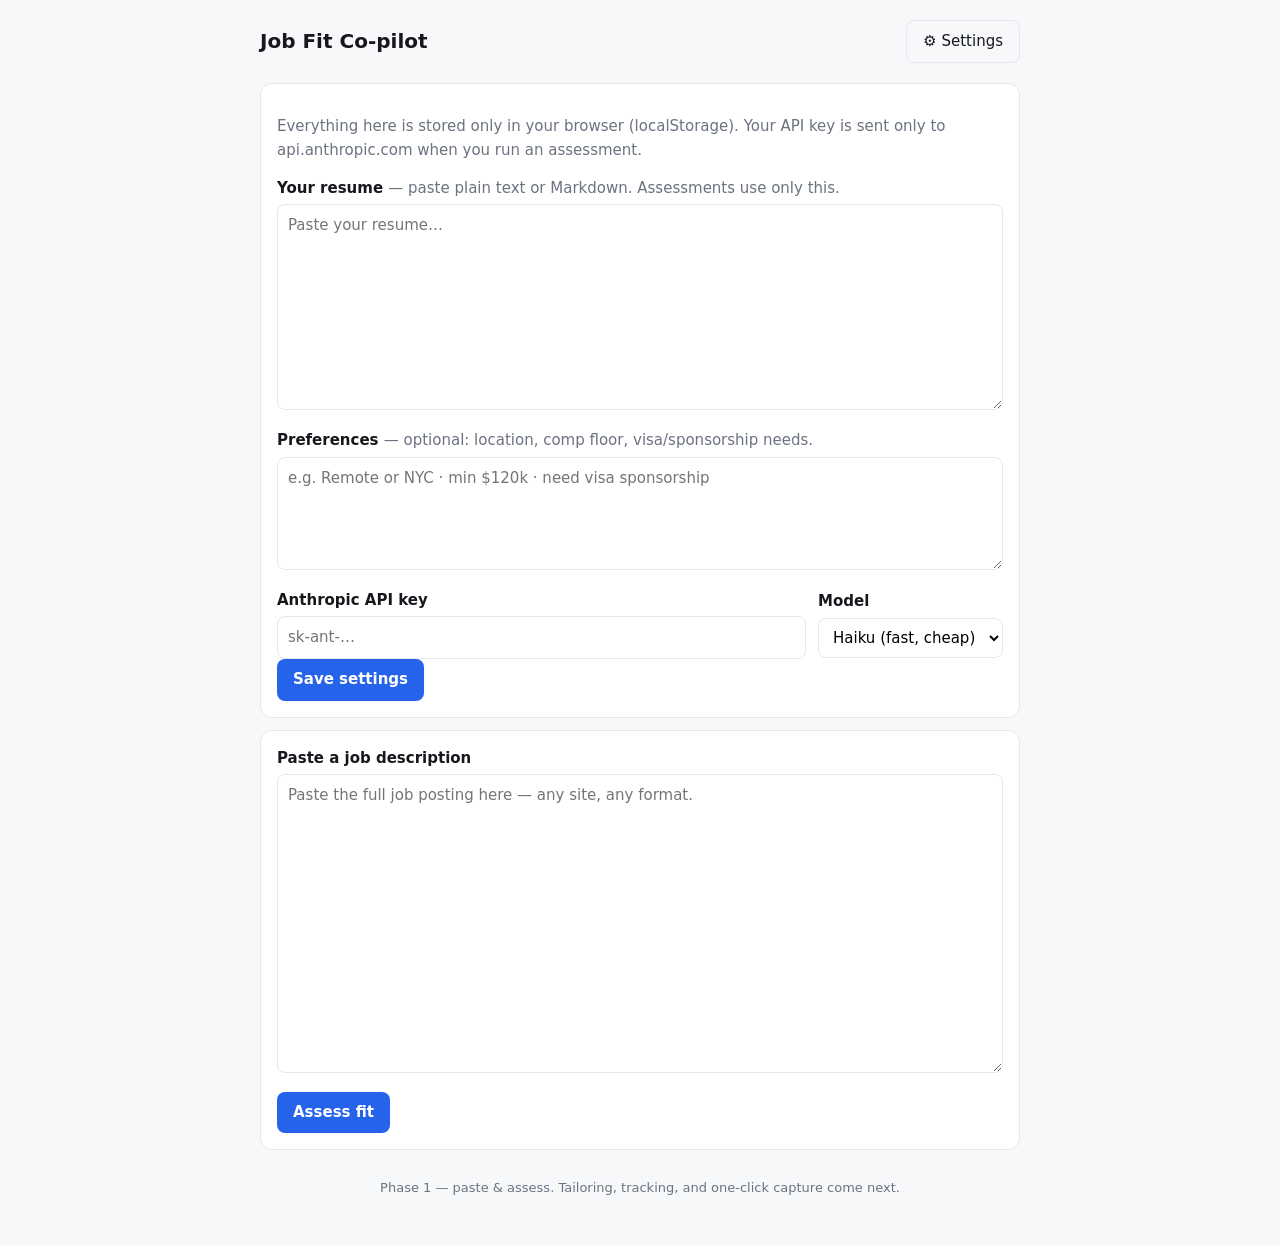
==== web/index.html @ 5d0c690b "Phase 1: general paste-JD web app for fit assessment - single static page, no backend, not tied to a" ====
<!doctype html>
<html lang="en">
  <head>
    <meta charset="utf-8" />
    <meta name="viewport" content="width=device-width, initial-scale=1" />
    <title>Job Fit Co-pilot</title>
    <link rel="stylesheet" href="styles.css" />
  </head>
  <body>
    <header>
      <h1>Job Fit Co-pilot</h1>
      <button id="toggleSettings" class="ghost">⚙︎ Settings</button>
    </header>

    <!-- Settings: resume, preferences, API key. Saved locally. -->
    <section id="settings" class="card hidden">
      <p class="muted">
        Everything here is stored only in your browser (localStorage). Your API
        key is sent only to api.anthropic.com when you run an assessment.
      </p>
      <label>Your resume
        <span class="muted">— paste plain text or Markdown. Assessments use only this.</span>
      </label>
      <textarea id="resume" rows="8" placeholder="Paste your resume…"></textarea>

      <label>Preferences <span class="muted">— optional: location, comp floor, visa/sponsorship needs.</span></label>
      <textarea id="prefs" rows="4" placeholder="e.g. Remote or NYC · min $120k · need visa sponsorship"></textarea>

      <div class="row">
        <div class="grow">
          <label>Anthropic API key</label>
          <input id="apiKey" type="password" placeholder="sk-ant-…" />
        </div>
        <div>
          <label>Model</label>
          <select id="model">
            <option value="claude-haiku-4-5-20251001">Haiku (fast, cheap)</option>
            <option value="claude-sonnet-4-6">Sonnet (sharper)</option>
          </select>
        </div>
      </div>

      <button id="saveSettings">Save settings</button>
      <span id="savedNote" class="ok"></span>
    </section>

    <!-- Main loop: paste JD → assess -->
    <main>
      <section class="card">
        <label>Paste a job description</label>
        <textarea id="jd" rows="12" placeholder="Paste the full job posting here — any site, any format."></textarea>
        <div class="row">
          <button id="assess">Assess fit</button>
          <span id="status" class="muted"></span>
        </div>
      </section>

      <section id="result" class="card hidden"></section>
    </main>

    <footer class="muted">
      Phase 1 — paste &amp; assess. Tailoring, tracking, and one-click capture come next.
    </footer>

    <script type="module" src="app.js"></script>
  </body>
</html>
---- web/styles.css ----
:root {
  --fg: #16181d;
  --muted: #6b7280;
  --line: #e5e7eb;
  --accent: #2563eb;
  --green: #137333;
  --amber: #8a6d00;
  --red: #b00020;
  --bg: #f7f8fa;
}
* { box-sizing: border-box; }
body {
  font: 15px/1.55 -apple-system, system-ui, "Segoe UI", sans-serif;
  color: var(--fg);
  background: var(--bg);
  margin: 0;
  padding: 0 16px 48px;
}
header {
  max-width: 760px;
  margin: 0 auto;
  display: flex;
  align-items: center;
  justify-content: space-between;
  padding: 20px 0 8px;
}
h1 { font-size: 20px; margin: 0; }
main, footer, section { max-width: 760px; margin: 0 auto; }
footer { padding-top: 16px; font-size: 13px; text-align: center; }

.card {
  background: #fff;
  border: 1px solid var(--line);
  border-radius: 12px;
  padding: 16px;
  margin: 12px auto;
}
.hidden { display: none; }
.muted { color: var(--muted); font-weight: 400; }
.ok { color: var(--green); margin-left: 10px; font-size: 13px; }

label { display: block; font-weight: 600; margin: 12px 0 4px; }
label:first-child { margin-top: 0; }
textarea, input, select {
  width: 100%;
  font: inherit;
  padding: 9px 10px;
  border: 1px solid var(--line);
  border-radius: 8px;
  background: #fff;
}
textarea { resize: vertical; }

.row { display: flex; gap: 12px; align-items: center; margin-top: 12px; }
.grow { flex: 1; }

button {
  font: inherit;
  font-weight: 600;
  padding: 9px 16px;
  border: none;
  border-radius: 8px;
  background: var(--accent);
  color: #fff;
  cursor: pointer;
}
button:hover { filter: brightness(0.95); }
button:disabled { opacity: 0.55; cursor: default; }
button.ghost { background: none; color: var(--fg); border: 1px solid var(--line); font-weight: 500; }

/* result */
.verdict { display: inline-block; font-weight: 700; padding: 5px 12px; border-radius: 999px; }
.v-strong, .v-worth { background: #e6f4ea; color: var(--green); }
.v-stretch { background: #fef7e0; color: var(--amber); }
.v-skip { background: #fce8e6; color: var(--red); }

.flag {
  background: #fce8e6;
  color: var(--red);
  padding: 8px 10px;
  border-radius: 8px;
  margin: 10px 0;
  font-weight: 600;
}
.head-line { font-size: 16px; margin: 4px 0 10px; }
.head-line strong { font-size: 17px; }
h3 { font-size: 13px; text-transform: uppercase; letter-spacing: 0.04em; color: var(--muted); margin: 16px 0 6px; }
ul { margin: 4px 0; padding-left: 20px; }
li { margin: 3px 0; }
.gap li { color: #92400e; }
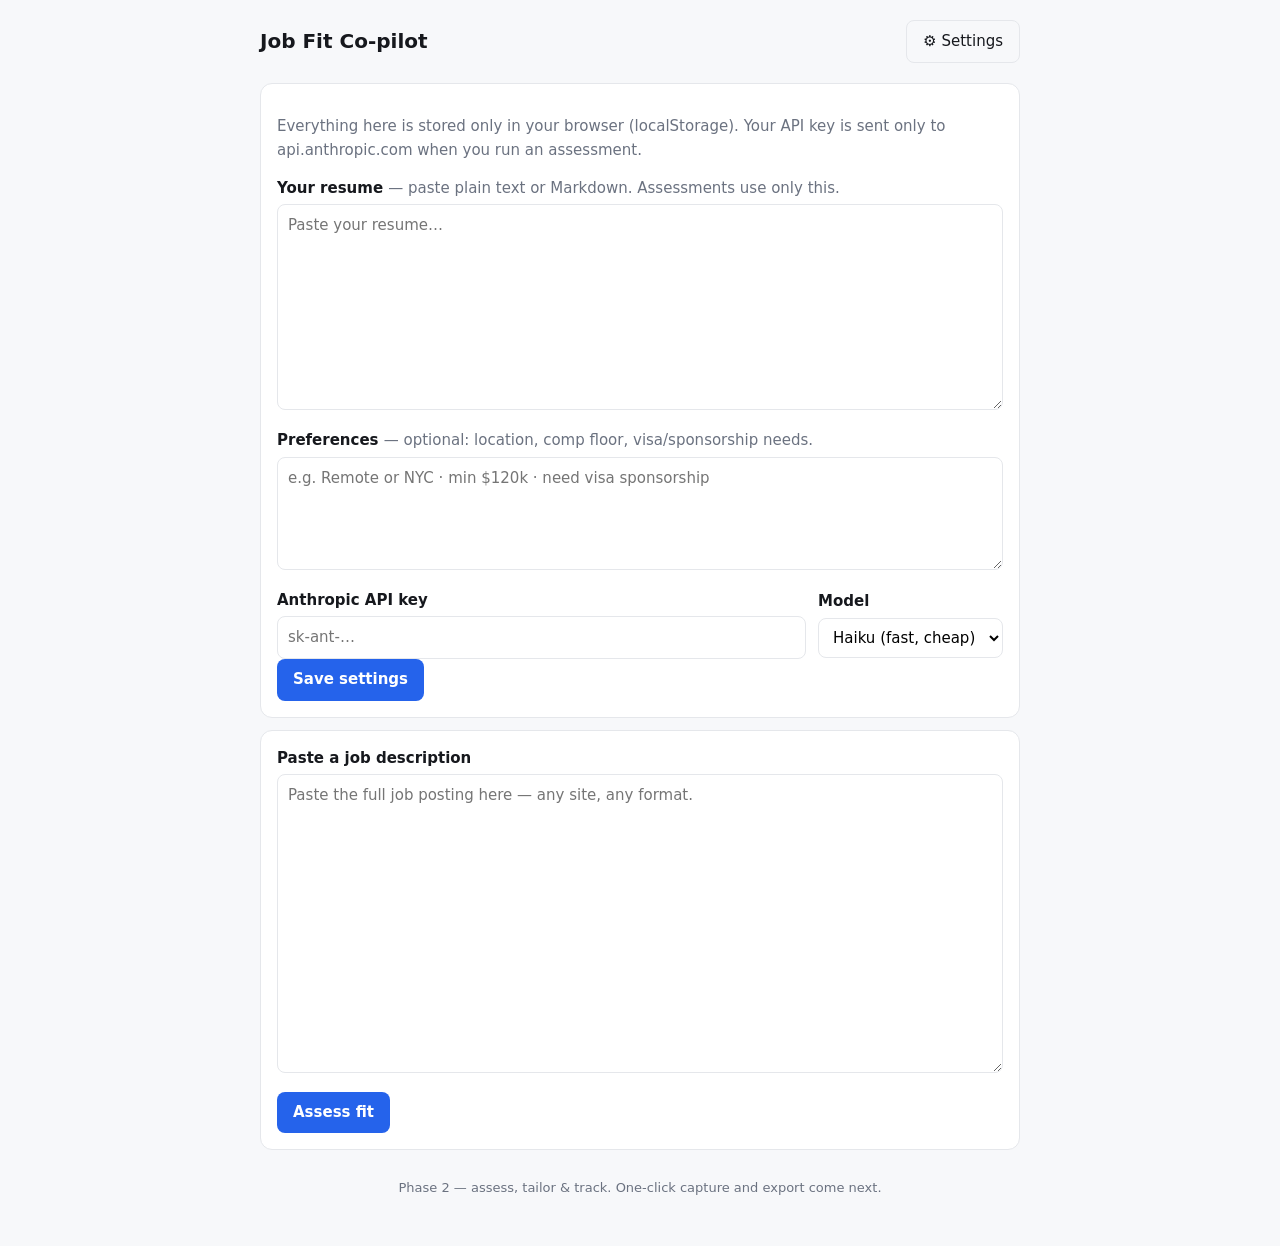
==== commit abae24a4: "Phase 2: tailor resume + local application tracker - Tailor resume button: rewrites master resume to" ====
--- a/web/index.html
+++ b/web/index.html
@@ -56,10 +56,19 @@
       </section>
 
       <section id="result" class="card hidden"></section>
+
+      <!-- Tracker: locally saved applications -->
+      <section id="trackerCard" class="card hidden">
+        <div class="row" style="margin-top:0;justify-content:space-between">
+          <h2 style="margin:0;font-size:16px">Tracker</h2>
+          <span id="trackerCount" class="muted"></span>
+        </div>
+        <div id="tracker"></div>
+      </section>
     </main>
 
     <footer class="muted">
-      Phase 1 — paste &amp; assess. Tailoring, tracking, and one-click capture come next.
+      Phase 2 — assess, tailor &amp; track. One-click capture and export come next.
     </footer>
 
     <script type="module" src="app.js"></script>
--- a/web/styles.css
+++ b/web/styles.css
@@ -88,3 +88,51 @@
 ul { margin: 4px 0; padding-left: 20px; }
 li { margin: 3px 0; }
 .gap li { color: #92400e; }
+
+/* tailored resume + action buttons */
+.btnlink {
+  display: inline-block;
+  font-weight: 600;
+  padding: 9px 16px;
+  border-radius: 8px;
+  border: 1px solid var(--line);
+  background: none;
+  color: var(--fg);
+  text-decoration: none;
+  cursor: pointer;
+}
+.btnlink:hover { background: var(--bg); }
+pre {
+  white-space: pre-wrap;
+  word-break: break-word;
+  background: var(--bg);
+  border: 1px solid var(--line);
+  border-radius: 8px;
+  padding: 12px;
+  max-height: 360px;
+  overflow: auto;
+  font: 12px/1.5 ui-monospace, "SF Mono", Menlo, monospace;
+}
+pre.jd { max-height: 200px; color: var(--muted); }
+
+/* tracker */
+.verdict.sm { font-size: 11px; padding: 2px 8px; margin-left: 6px; }
+button.sm, .btnlink.sm { padding: 4px 10px; font-size: 13px; }
+.trow {
+  display: flex;
+  align-items: center;
+  gap: 8px;
+  padding: 10px 0;
+  border-top: 1px solid var(--line);
+}
+.trow-main { flex: 1; min-width: 0; overflow: hidden; text-overflow: ellipsis; white-space: nowrap; }
+.t-co { font-weight: 600; }
+.t-status { width: auto; padding: 4px 8px; font-size: 13px; }
+.t-date { font-size: 12px; white-space: nowrap; }
+.tdetail { padding: 4px 0 14px; border-top: 1px dashed var(--line); }
+.tdetail h4 { font-size: 12px; text-transform: uppercase; letter-spacing: 0.04em; color: var(--muted); margin: 12px 0 4px; }
+
+@media (max-width: 600px) {
+  .trow { flex-wrap: wrap; }
+  .t-date { display: none; }
+}
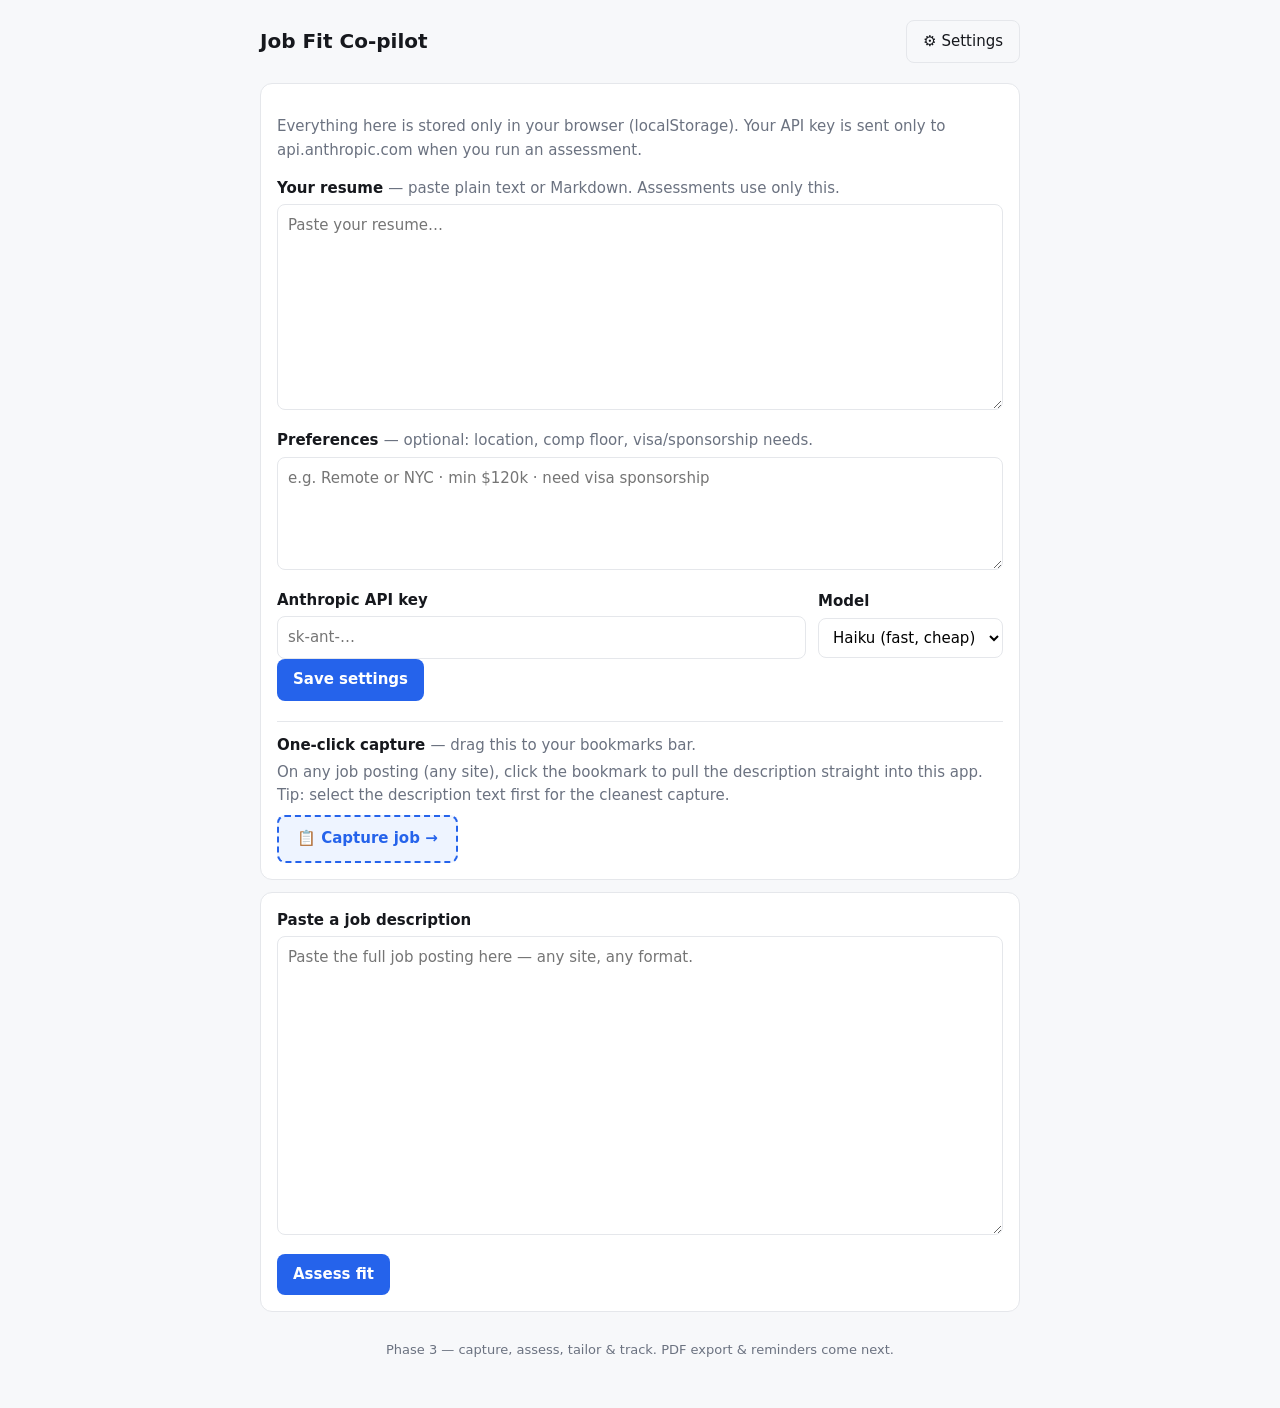
==== commit 9caf39d3: "Phase 3: one-click capture via bookmarklet - bookmarklet.js builds a draggable capture bookmarklet p" ====
--- a/web/index.html
+++ b/web/index.html
@@ -42,6 +42,15 @@
 
       <button id="saveSettings">Save settings</button>
       <span id="savedNote" class="ok"></span>
+
+      <hr class="sep" />
+      <label>One-click capture <span class="muted">— drag this to your bookmarks bar.</span></label>
+      <p class="muted" style="margin:4px 0 8px">
+        On any job posting (any site), click the bookmark to pull the description
+        straight into this app. Tip: select the description text first for the
+        cleanest capture.
+      </p>
+      <a id="bookmarklet" class="bookmarklet" href="#">📋 Capture job →</a>
     </section>
 
     <!-- Main loop: paste JD → assess -->
@@ -68,7 +77,7 @@
     </main>
 
     <footer class="muted">
-      Phase 2 — assess, tailor &amp; track. One-click capture and export come next.
+      Phase 3 — capture, assess, tailor &amp; track. PDF export &amp; reminders come next.
     </footer>
 
     <script type="module" src="app.js"></script>
--- a/web/styles.css
+++ b/web/styles.css
@@ -89,6 +89,45 @@
 li { margin: 3px 0; }
 .gap li { color: #92400e; }
 
+/* settings: bookmarklet */
+hr.sep { border: none; border-top: 1px solid var(--line); margin: 20px 0 4px; }
+.bookmarklet {
+  display: inline-block;
+  font-weight: 700;
+  padding: 10px 18px;
+  border-radius: 8px;
+  border: 2px dashed var(--accent);
+  color: var(--accent);
+  background: #eef4ff;
+  text-decoration: none;
+  cursor: grab;
+}
+.bookmarklet:active { cursor: grabbing; }
+
+/* source-url affordances */
+.src-line { font-size: 13px; margin: 4px 0; }
+.src-line a { color: var(--accent); }
+.src-ico { margin-left: 6px; text-decoration: none; color: var(--accent); font-weight: 700; }
+
+/* changes diff box */
+.changes-box {
+  background: #eef4ff;
+  border: 1px solid #c7d9ff;
+  border-radius: 8px;
+  padding: 10px 12px;
+  margin: 8px 0;
+}
+.changes-title {
+  font-weight: 600;
+  font-size: 12px;
+  text-transform: uppercase;
+  letter-spacing: 0.04em;
+  color: var(--accent);
+  margin-bottom: 6px;
+}
+.changes-box ul { margin: 0; padding-left: 18px; }
+.changes-box li { margin: 3px 0; font-size: 13px; color: #1e3a6e; }
+
 /* tailored resume + action buttons */
 .btnlink {
   display: inline-block;
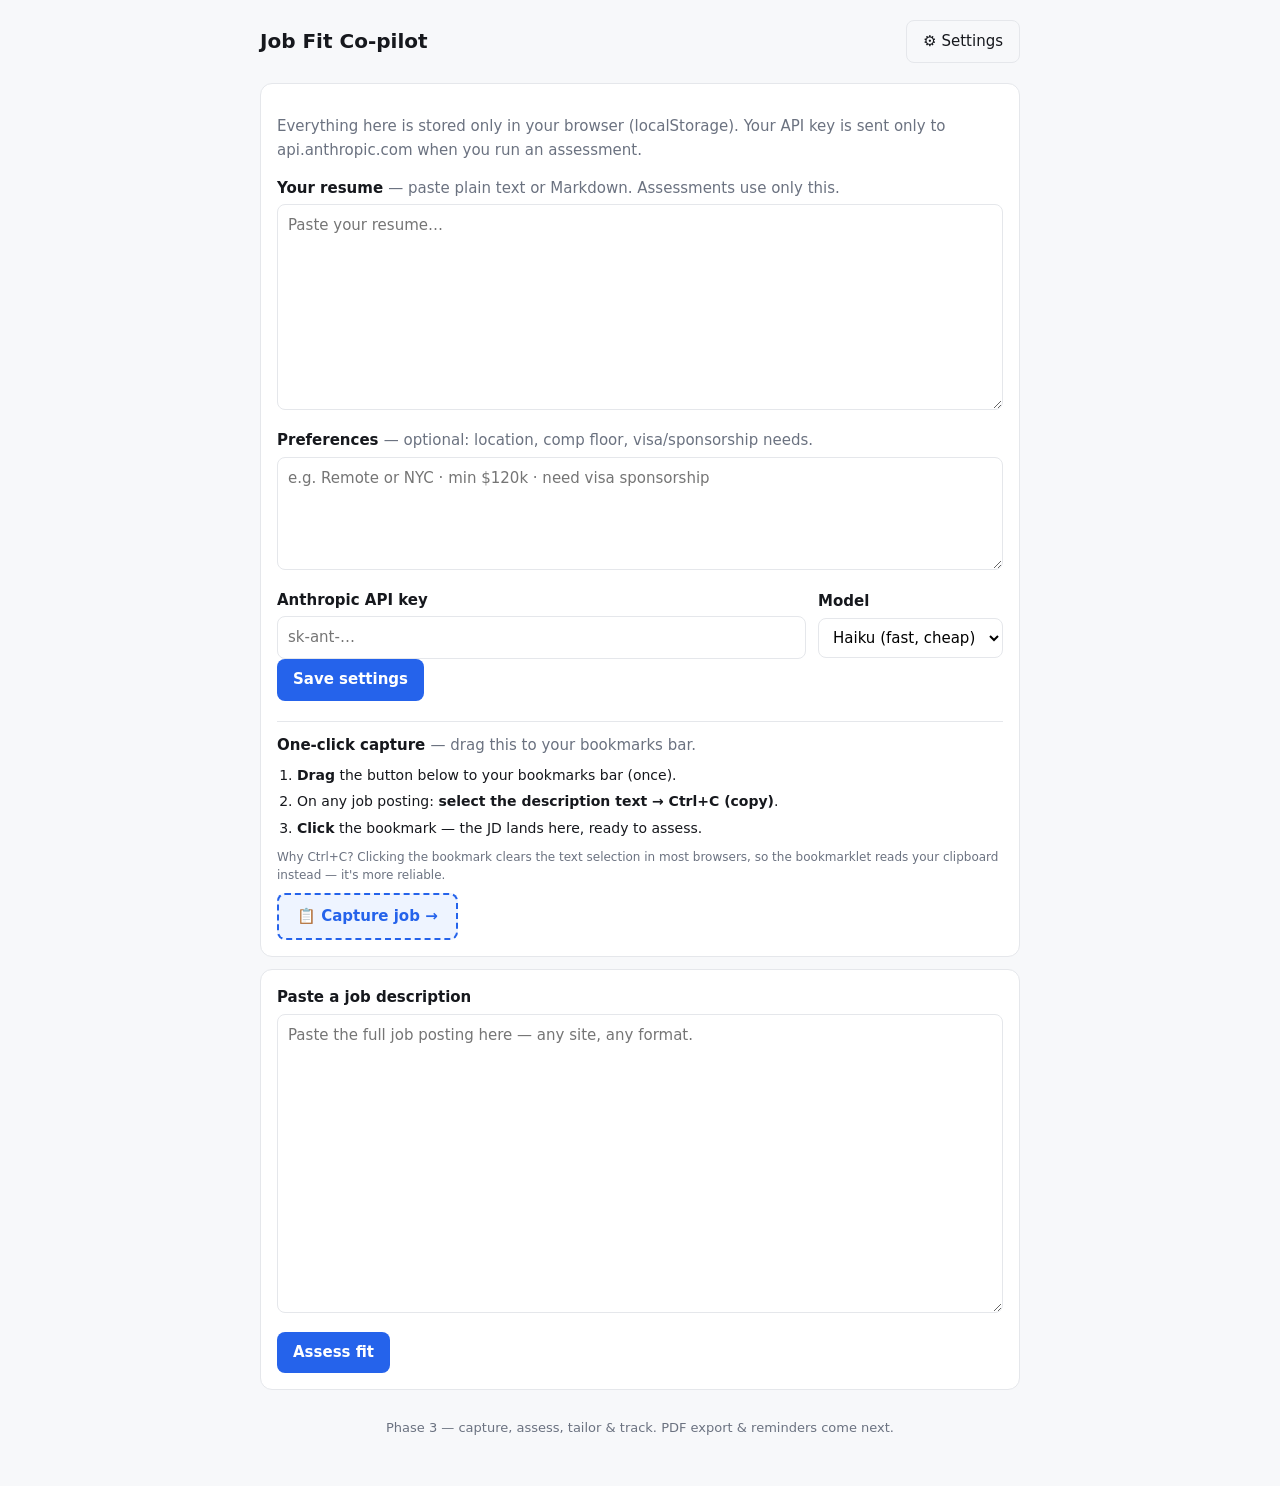
==== commit 12d3ed69: "Fix bookmarklet capture: clipboard-first approach for LinkedIn etc. Clicking the bookmarklet clears " ====
--- a/web/index.html
+++ b/web/index.html
@@ -45,10 +45,14 @@
 
       <hr class="sep" />
       <label>One-click capture <span class="muted">— drag this to your bookmarks bar.</span></label>
-      <p class="muted" style="margin:4px 0 8px">
-        On any job posting (any site), click the bookmark to pull the description
-        straight into this app. Tip: select the description text first for the
-        cleanest capture.
+      <ol class="bm-steps">
+        <li><strong>Drag</strong> the button below to your bookmarks bar (once).</li>
+        <li>On any job posting: <strong>select the description text → Ctrl+C (copy)</strong>.</li>
+        <li><strong>Click</strong> the bookmark — the JD lands here, ready to assess.</li>
+      </ol>
+      <p class="muted" style="margin:4px 0 8px;font-size:12px">
+        Why Ctrl+C? Clicking the bookmark clears the text selection in most browsers,
+        so the bookmarklet reads your clipboard instead — it's more reliable.
       </p>
       <a id="bookmarklet" class="bookmarklet" href="#">📋 Capture job →</a>
     </section>
--- a/web/styles.css
+++ b/web/styles.css
@@ -91,6 +91,8 @@
 
 /* settings: bookmarklet */
 hr.sep { border: none; border-top: 1px solid var(--line); margin: 20px 0 4px; }
+ol.bm-steps { margin: 8px 0; padding-left: 20px; }
+ol.bm-steps li { margin: 5px 0; font-size: 14px; }
 .bookmarklet {
   display: inline-block;
   font-weight: 700;
